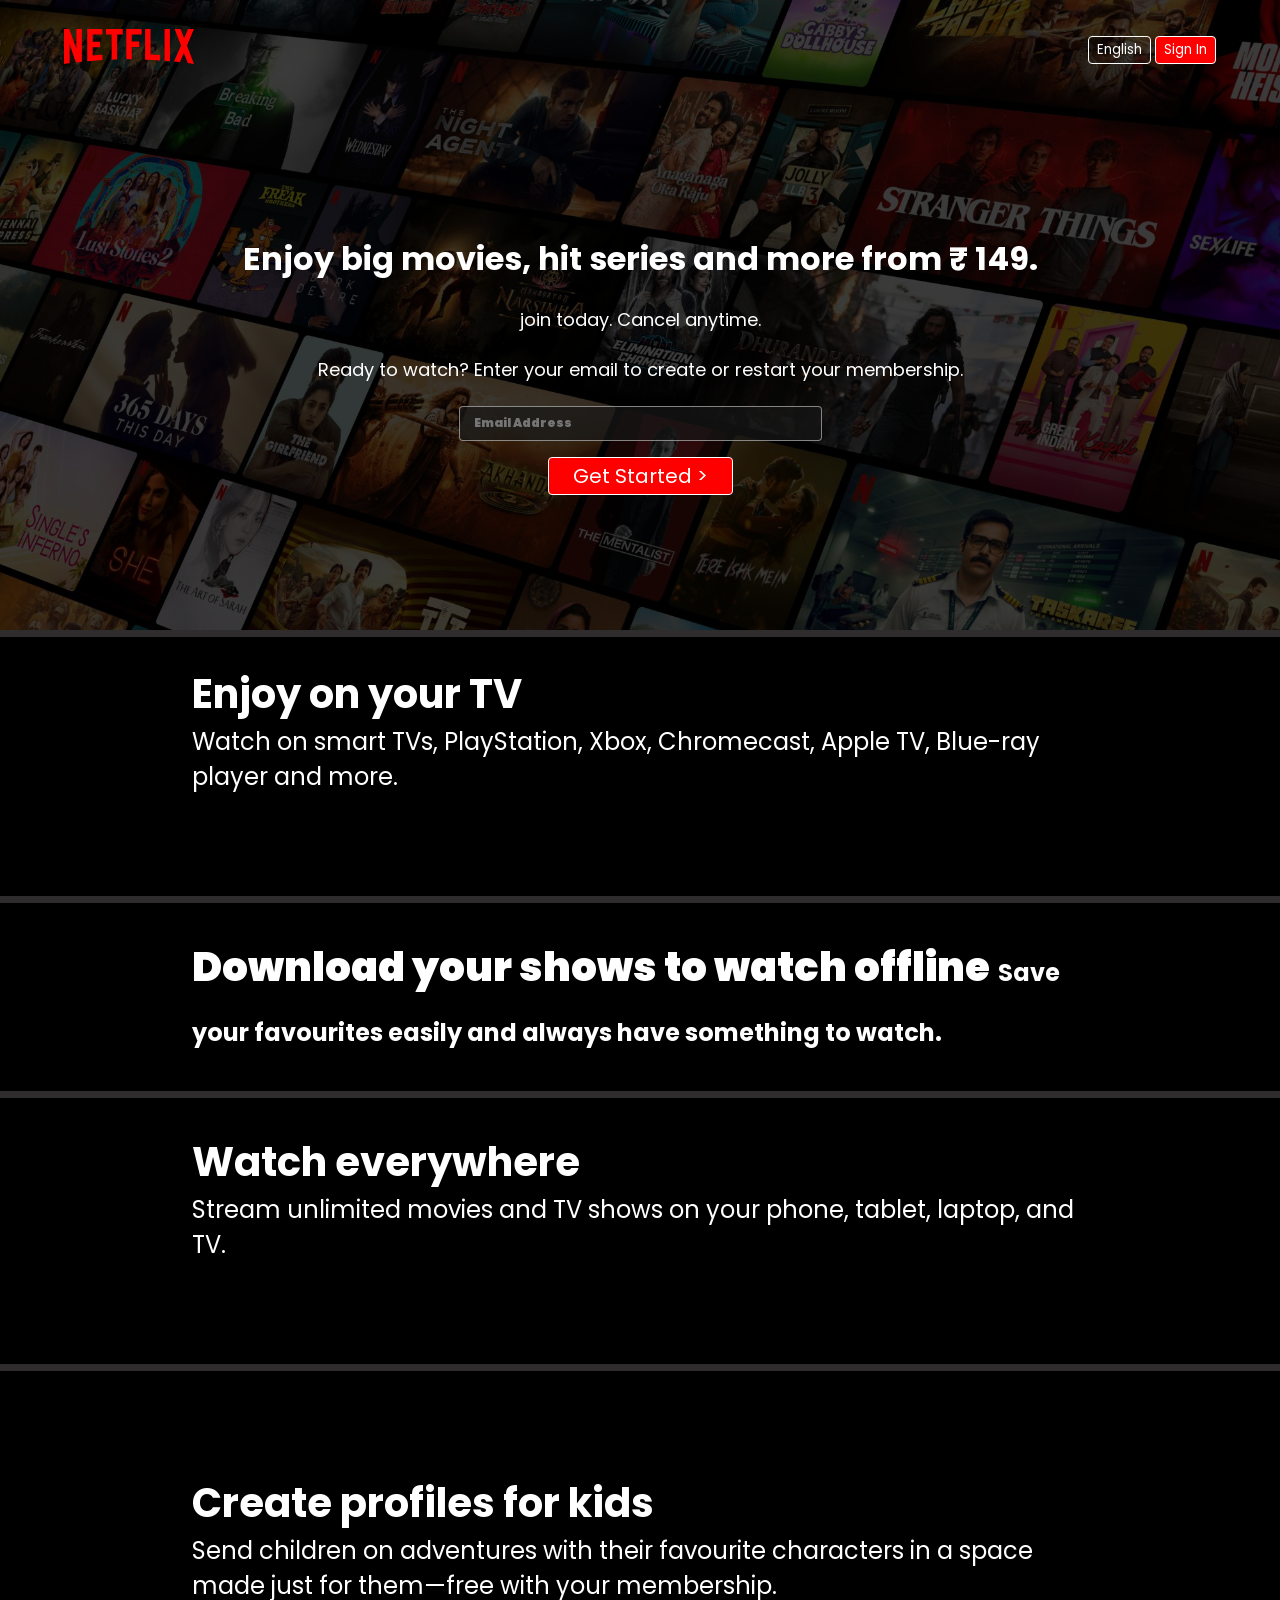
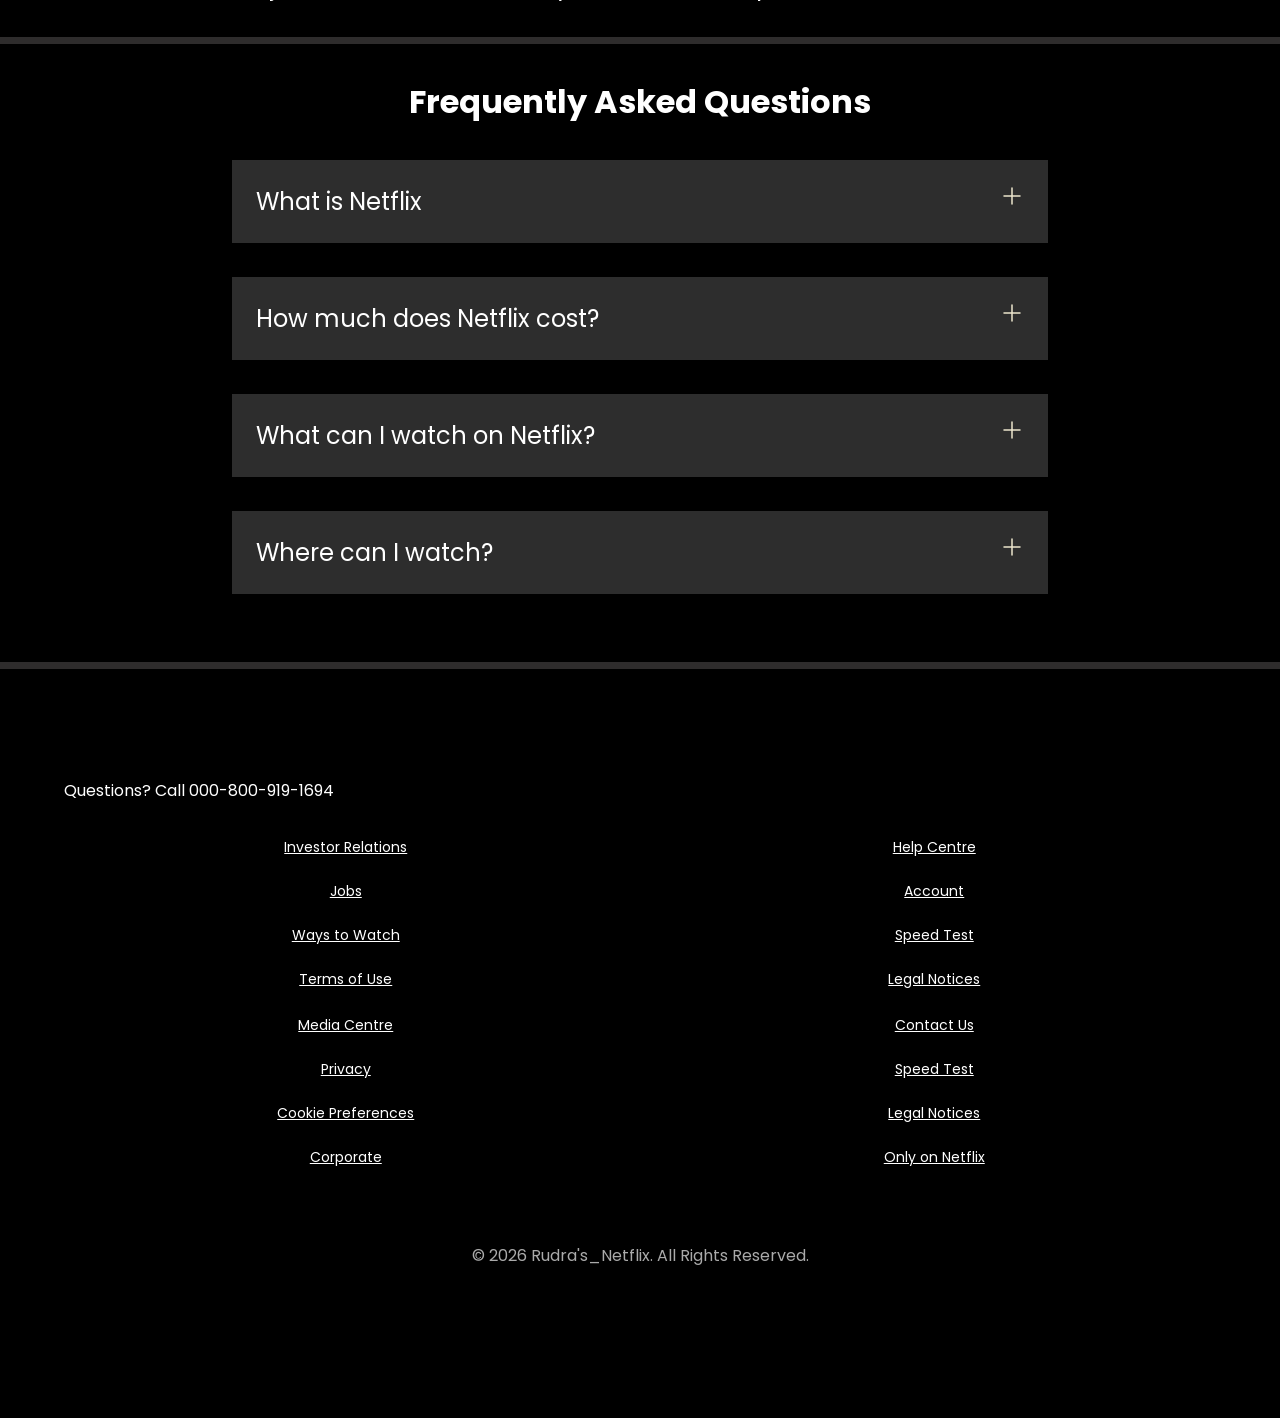
==== index.html @ b09ab4c9 "Initial commit - Netflix clone" ====
<!DOCTYPE html>
<html lang="en">
<head>
    <meta charset="UTF-8">
    <meta name="viewport" content="width=device-width, initial-scale=1.0">
    <title>Netflix India – Watch Shows Online, Watch Movies Online</title>
    <link rel="stylesheet" href="style.css">
</head>
<body>
    
    <div class="main">
        <nav>
            <span><img width="53" src="assets/images/logo.svg" alt=""></span>
            <div>
                <button class = "btn">English</button>
                <button class = "btn btn-red-sm">Sign In</button>
            </div>
        </nav>
  <div class="box">
</div>

<div class="hero"> 
    <span>Enjoy big movies, hit series and  more from  ₹ 149.</span>
    <span> join today. Cancel anytime.</span>
    <span>Ready to watch? Enter your email to create or restart your membership.</span>
    <div class="hero-buttons">
        <input type="text" placeholder="Email Address">
        <button class = "btn btn-red">Get Started &gt;</button>
    </div>

 </div>

 <div class="separation"></div>
    </div>
    <section class="first">
   <div>
    <span>Enjoy on your TV</span>
    
    <span>Watch on smart TVs, PlayStation, Xbox, Chromecast, Apple TV, Blue-ray
     player and more. </span>
   </div>
   <div class="secImg">
    <img src="https://assets.nflxext.com/ffe/siteui/acquisition/ourStory/fuji/desktop/tv.png" alt="">
    <video src="https://assets.nflxext.com/ffe/siteui/acquisition/ourStory/fuji/desktop/video-tv-in-0819.m4v"
                autoplay loop muted></video>
   </div>

</section>
 <div class="separation"></div>
<section class="first second">
    <img src="https://assets.nflxext.com/ffe/siteui/acquisition/ourStory/fuji/desktop/mobile-0819.jpg" alt="">
  
   <div>
      <div>
            <span>Download your shows to watch offline</span>
            <span>Save your favourites easily and always have something to watch.</span>
        </div>
    </section>

    <div class="separation"></div>
    <section class="first third">
        <div>
            <span>Watch everywhere</span>
            <span>Stream unlimited movies and TV shows on your phone, tablet, laptop, and TV.</span>
        </div>

        <div class="secImg">
            <img src="https://assets.nflxext.com/ffe/siteui/acquisition/ourStory/fuji/desktop/tv.png" alt="">
            <video src="https://assets.nflxext.com/ffe/siteui/acquisition/ourStory/fuji/desktop/video-devices-in.m4v"
                autoplay loop muted></video>
        </div>
    </section>
    <div class="separation"></div>


     <section class="first second">

        <div class="secImg">
            <img src="https://occ-0-2849-3646.1.nflxso.net/dnm/api/v6/19OhWN2dO19C9txTON9tvTFtefw/AAAABVr8nYuAg0xDpXDv0VI9HUoH7r2aGp4TKRCsKNQrMwxzTtr-NlwOHeS8bCI2oeZddmu3nMYr3j9MjYhHyjBASb1FaOGYZNYvPBCL.png?r=54d"
                alt="">

        </div>
        <div>
            <span>Create profiles for kids</span>
            <span>Send children on adventures with their favourite characters in a space made just for them—free with
                your membership.</span>
        </div>
    </section>

     <div class="separation"></div>
     

    <section class="faq">
        <h2>Frequently Asked Questions</h2>
        <div class="faqbox">
            <span>What is Netflix</span>
            <svg xmlns="http://www.w3.org/2000/svg" viewBox="0 0 24 24" width="24" height="24" color="currentColor" fill="white" stroke="#141B34" stroke-width="1.5" stroke-linecap="round" stroke-linejoin="round">
    <path d="M12 4V20M20 12H4" />
</svg>
        </div>

         <div class="faqbox">
            <span>How much does Netflix cost?</span>
            <svg xmlns="http://www.w3.org/2000/svg" viewBox="0 0 24 24" width="24" height="24" color="currentColor" fill="white" stroke="#141B34" stroke-width="1.5" stroke-linecap="round" stroke-linejoin="round">
    <path d="M12 4V20M20 12H4" />
</svg>
        </div>

         <div class="faqbox">
            <span>What can I watch on Netflix?</span>
            <svg xmlns="http://www.w3.org/2000/svg" viewBox="0 0 24 24" width="24" height="24" color="currentColor" fill="white" stroke="#141B34" stroke-width="1.5" stroke-linecap="round" stroke-linejoin="round">
    <path d="M12 4V20M20 12H4" />
</svg>
        </div>

         <div class="faqbox">
            <span>Where can I watch?</span>
            <svg xmlns="http://www.w3.org/2000/svg" viewBox="0 0 24 24" width="24" height="24" color="currentColor" fill="white" stroke="#141B34" stroke-width="1.5" stroke-linecap="round" stroke-linejoin="round">
    <path d="M12 4V20M20 12H4" />
</svg>
        </div>
    </section>
     <div class="separation"></div>

    <footer>
        <div class="questions">
            Questions? Call 000-800-919-1694
        </div>
        <div class="footer">
            <div class="footer-item"> 
                <a href="faq">Investor Relations</a>
                <a href="faq">Jobs</a>
                <a href="faq">Ways to Watch</a>
                <a href="faq">Terms of Use</a>
            </div>

            <div class="footer-item"> 
                <a href="faq">Help Centre</a>
                <a href="faq">Account</a>
                <a href="faq">Speed Test</a>
                <a href="faq">Legal Notices</a>
            </div>
            <div class="footer-item">
                <a href="faq">Media Centre</a>
                <a href="faq">Privacy</a>
                <a href="faq">Cookie Preferences</a> 
                <a href="faq">Corporate</a>
            </div>

            <div class="footer-item">
                <a href="faq">Contact Us</a>
                <a href="faq">Speed Test</a> 
                <a href="faq">Legal Notices</a> 
                <a href="faq">Only on Netflix</a>
            </div>
        </div>



<footer class="copyright">
  <p>&copy; 2026 Rudra's_Netflix. All Rights Reserved.</p>
</footer>


    </footer>
</body>

</html>
---- style.css ----
@import url('https://fonts.googleapis.com/css2?family=Martel+Sans:wght@200;300;400;700;800;900&family=Poppins:ital,wght@0,100;0,200;0,300;0,400;0,500;0,600;0,800;0,900;1,100;1,200;1,300;1,400;1,500;1,600;1,700;1,800;1,900&display=swap');

* {
    padding: 0;
    margin: 0;
    font-family: 'Poppins', sans-serif;
}

body {
    background-color: black;

}

.main {
    background-image: url("assets/images/IN-en-20260302-TRIFECTA-perspective_1ef91182-c674-4632-9bec-d185993ab154_large.jpg");
    background-position: center center;
    background-repeat: no-repeat;
    background-size: max(1200px, 100vw);
    height: 70vh;
    position: relative;
}

.main .box {
    height: 70vh;
    width: 100%;
    opacity: 0.69;
    position: absolute;
    top: 0;
    background-color: black;

}

nav {
    max-width: 60vw;
    justify-content: space-between;
    margin: auto;
    display: flex;
    align-items: center;
    height: 100px;

}

nav img {
    color: red;
    width: 130px;
    position: relative;
    z-index: 10;
}

nav button {
    position: relative;
    z-index: 10;
}

.hero {
    font-family: 'Martel Sans', sans-serif;
    font-family: 'Poppins', sans-serif;
    height: calc(100% - 100px);
    display: flex;
    align-items: center;
    justify-content: center;
    flex-direction: column;
    color: white;
    position: relative;
    gap: 23px;
    padding: 0 30px;

}

.hero> :nth-child(1) {
    font-family: 'Poppins', sans-serif;
    font-weight: bolder;
    font-size: 32px;
    text-align: center;
}

.hero> :nth-child(2) {
    font-weight: 400;
    font-size: 24px;
    text-align: center;
}


.hero> :nth-child(3) {
    font-weight: 400;
    font-size: 20px;
    text-align: center;
}

.separation {
    height: 7px;
    background-color: rgb(46, 44, 44);
    position: relative;
    z-index: 20;


}

.btn {
    font-family: 'Poppins', sans-serif;
    padding: 3px 8px;
    font-weight: 400;
    color: white;
    background-color: rgba(248, 243, 243, 0.021);
    border-radius: 4px;
    border: 1px solid white;
    cursor: pointer;

}

.btn-red {
    background-color: red;
    color: white;
    padding: 3px 24px;
    font-size: 20px;
    border-radius: 4px;
    font-weight: 400;

}


.btn-red-sm {
    background-color: red;
    color: white;

}

.hero-buttons {
    display: flex;
    align-items: center;
    justify-content: center;
    gap: 16px;
}

.main input {
    padding: 7px 101px 8px 14px;
    color: white;
    font-weight: 900;
    font-size: 12px;
    border-radius: 4px;
    background-color: rgba(23, 23, 23, 0.7);
    border: 1px solid rgba(245, 245, 245, 0.5);

} 

.first{
    display: flex;
    justify-content: center;
    max-width: 70vw;
    margin: auto;
    color: white;
    justify-content: center;
    align-items: center;

    


}
.secImg{
    position: relative;



}

.secImg img {
    width: 555px;
    position: relative;
    z-index: 10;
}
.secImg video{
    position: absolute;
    top: 51px;
    right: 0;
    width: 555px;

}

section.first>div {
    display: flex;
    flex-direction: column;
    padding: 34px 0;
}

section.first >  div :nth-child(1){
    font-size: 40px;
    font-weight: bolder;

}


section.first >  div :nth-child(2){
    font-size: 24px;
    
}

.faq h2{
    text-align: center;
    font-size: 48px;

}

.faq{
    background: black;
    color: white;
    padding: 34px;
    
    
}
.faqbox:hover{
    background-color: #414141;
    color: white;
    
    
    
}
.faqbox svg{
    filter: invert(1);


}

.faqbox{
    transition: all 1ms ease-out;
    font-size: 24px;
    display: flex;
    justify-content: space-between;
    background-color: #2d2d2d;
    padding: 24px;
    max-width: 60vw;
    margin: 34px auto;
    cursor: pointer;

}footer {
    color: white;
    max-width: 60vw;
    margin: auto;
    padding: 60px;
}

footer .questions {
    padding: 34px 0;
}


.footer {
    display: grid;
    grid-template-columns: 1fr 1fr 1fr 1fr;
    color: white;
}




@media screen and (max-width: 1300px) {

    nav{
        max-width: 90vw;
    }

    .first {
        flex-wrap: wrap;
    }

    .secImg img {
        width: 305px;
    }

    .secImg video {
        width: 305px;
    }

    .hero> :nth-child(1) {
        font-size: 32px;
    }

    .hero> :nth-child(2) {
        font-size: 18px;
    }

    .hero> :nth-child(3) {
        font-size: 18px;
    }

    .hero-buttons {
        display: flex;
        flex-direction: column;
        align-items: center;
        justify-content: center;
        gap: 16px;
    }

    .faq h2 {
        text-align: center;
        font-size: 32px;
    }

    footer {
        max-width: 90vw;
        padding: 75px 0;
    }

    .footer-item{
        align-items: center;
    }
 

}



@media screen and (max-width: 1300px) {

    .footer {
        display: grid;
        grid-template-columns: 1fr 1fr;
        gap: 25px;
    }
}


.footer a {
    font-size: 14px;
    color: white;
}

.footer-item {
    display: flex;
    flex-direction: column;
    gap: 23px;
}



.copyright{
    text-align: center;
    background-color: #000;
    color: #aaa;
    font-size: 16px;
    position: relative;
}
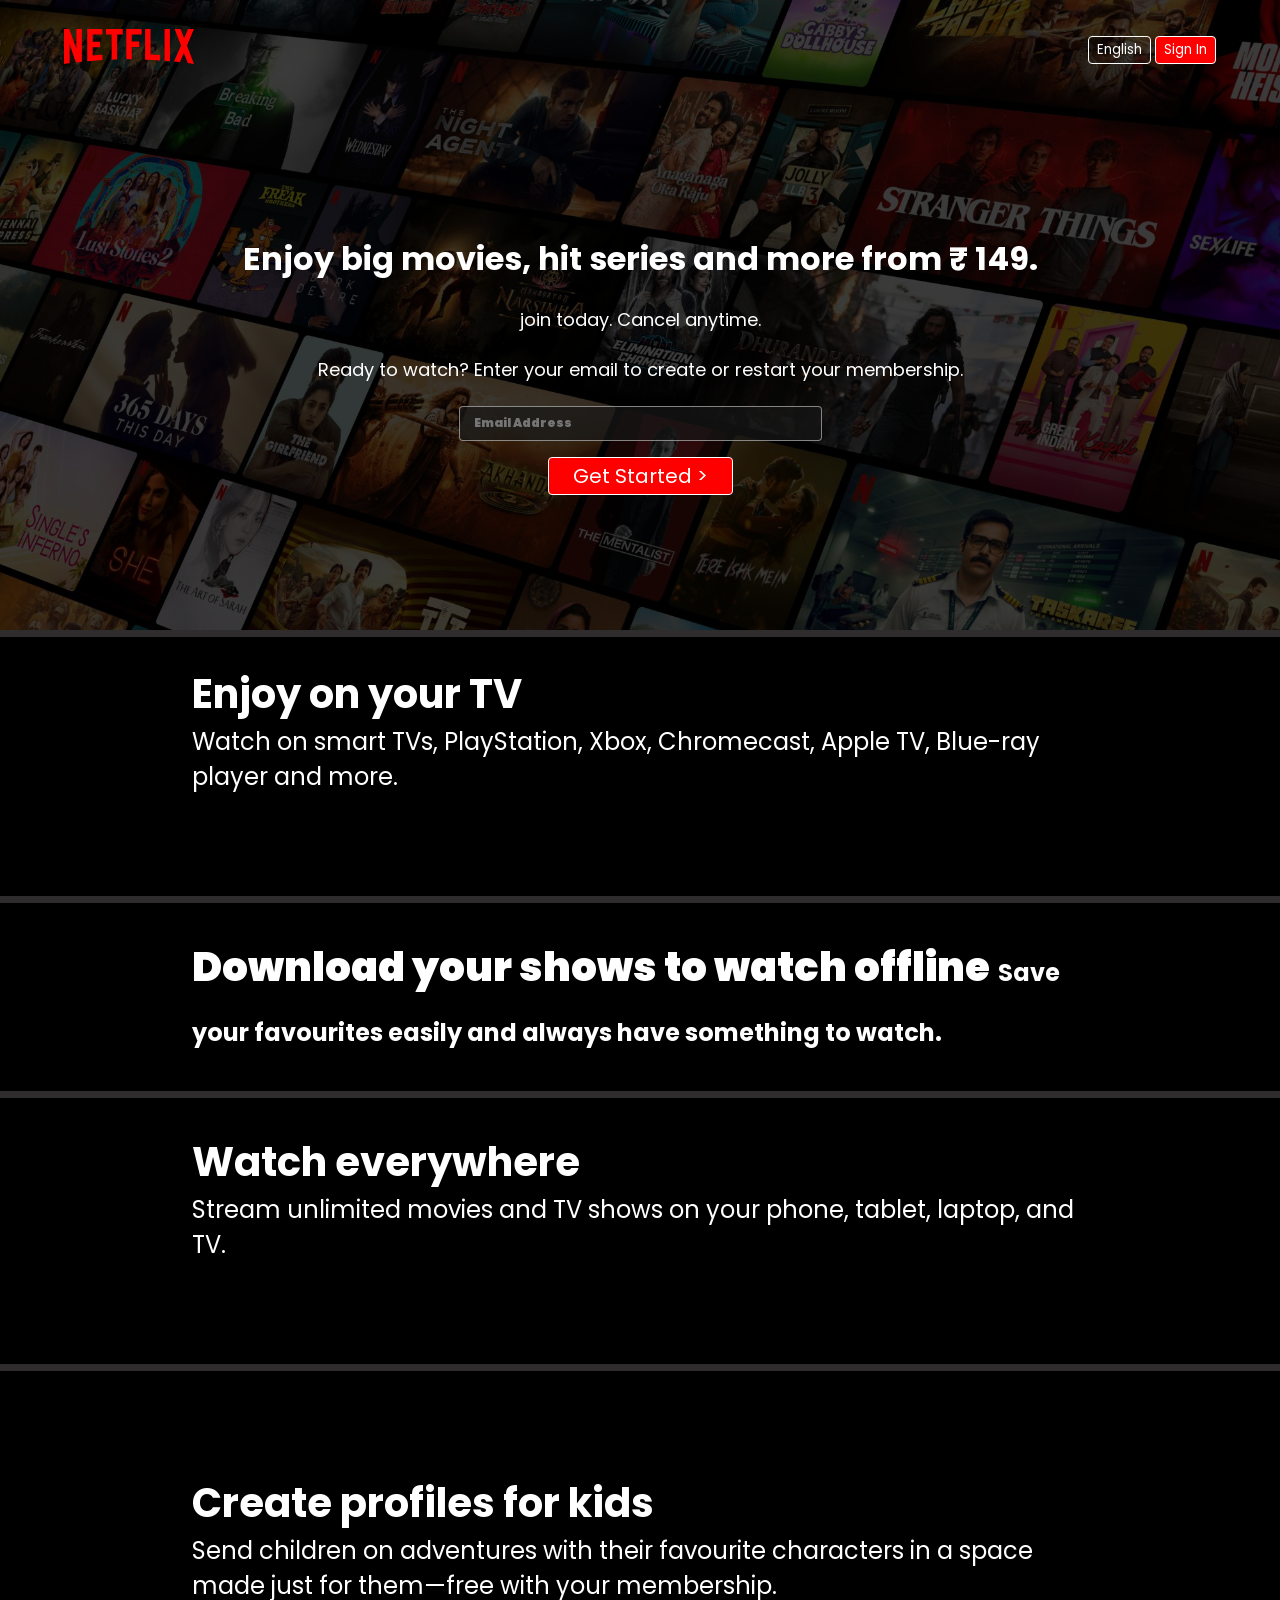
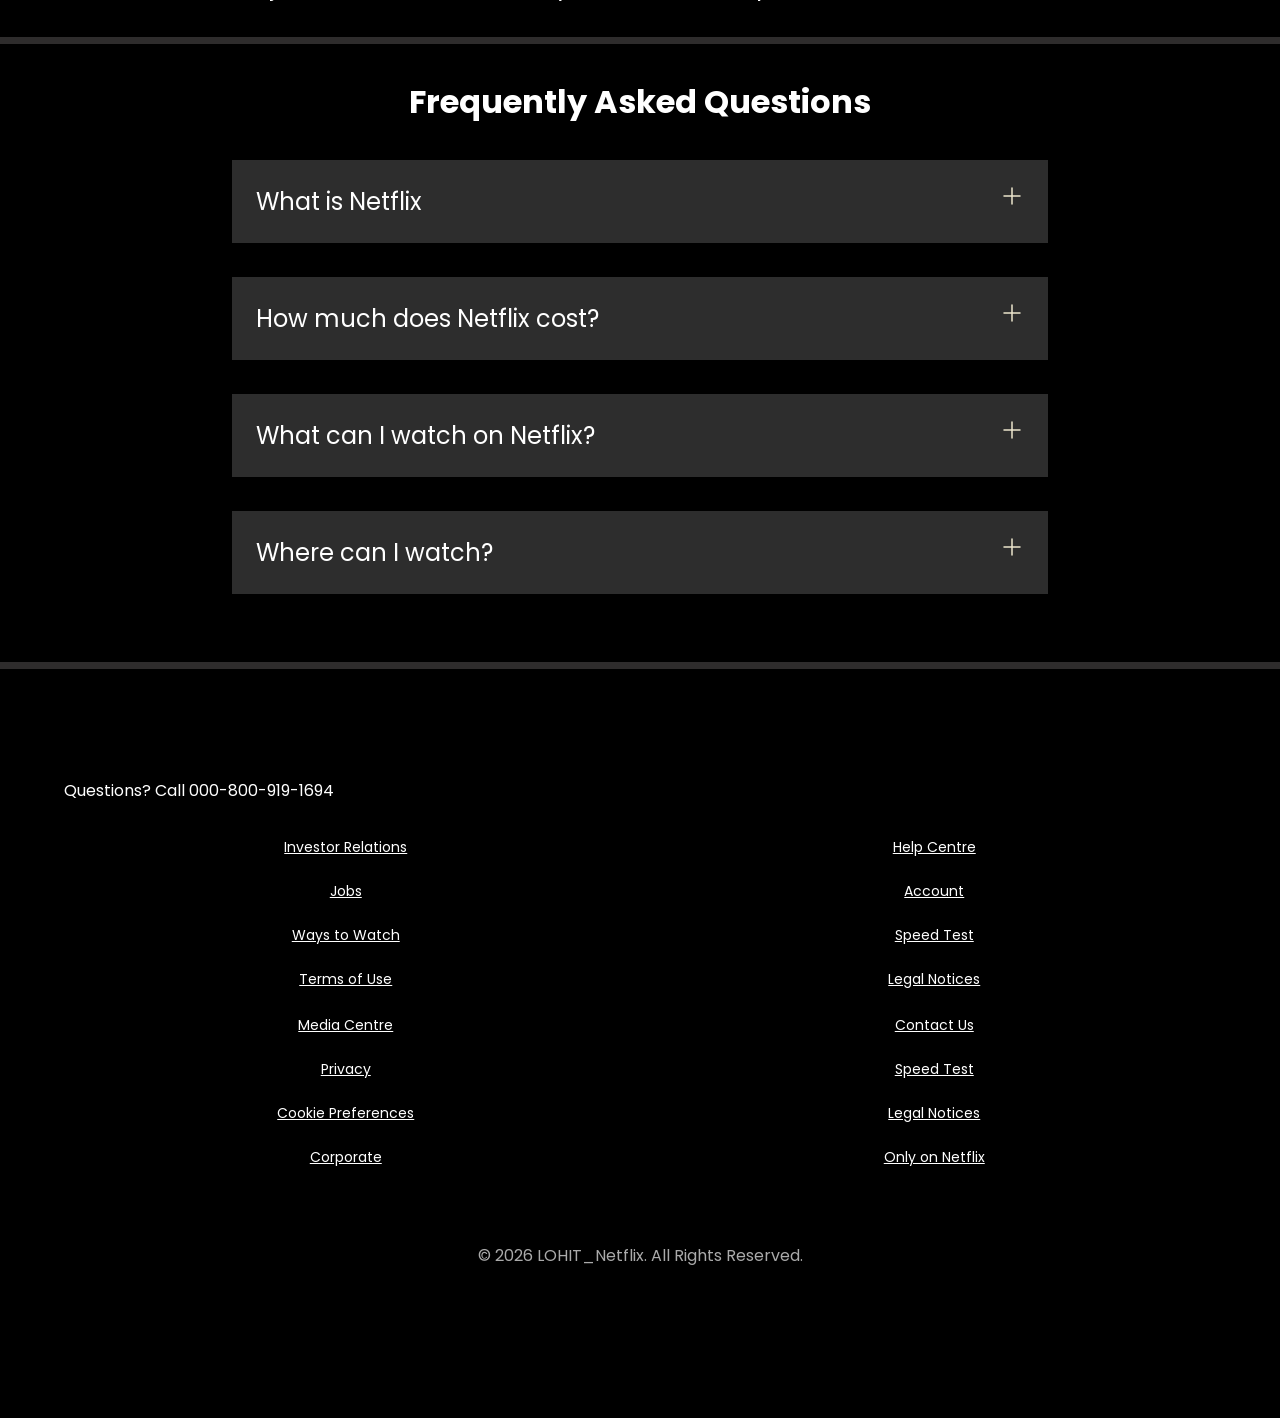
==== commit cda0f04d: "yauu" ====
--- a/index.html
+++ b/index.html
@@ -158,7 +158,7 @@
 
 
 <footer class="copyright">
-  <p>&copy; 2026 Rudra's_Netflix. All Rights Reserved.</p>
+  <p>&copy; 2026 LOHIT_Netflix. All Rights Reserved.</p>
 </footer>
 
 
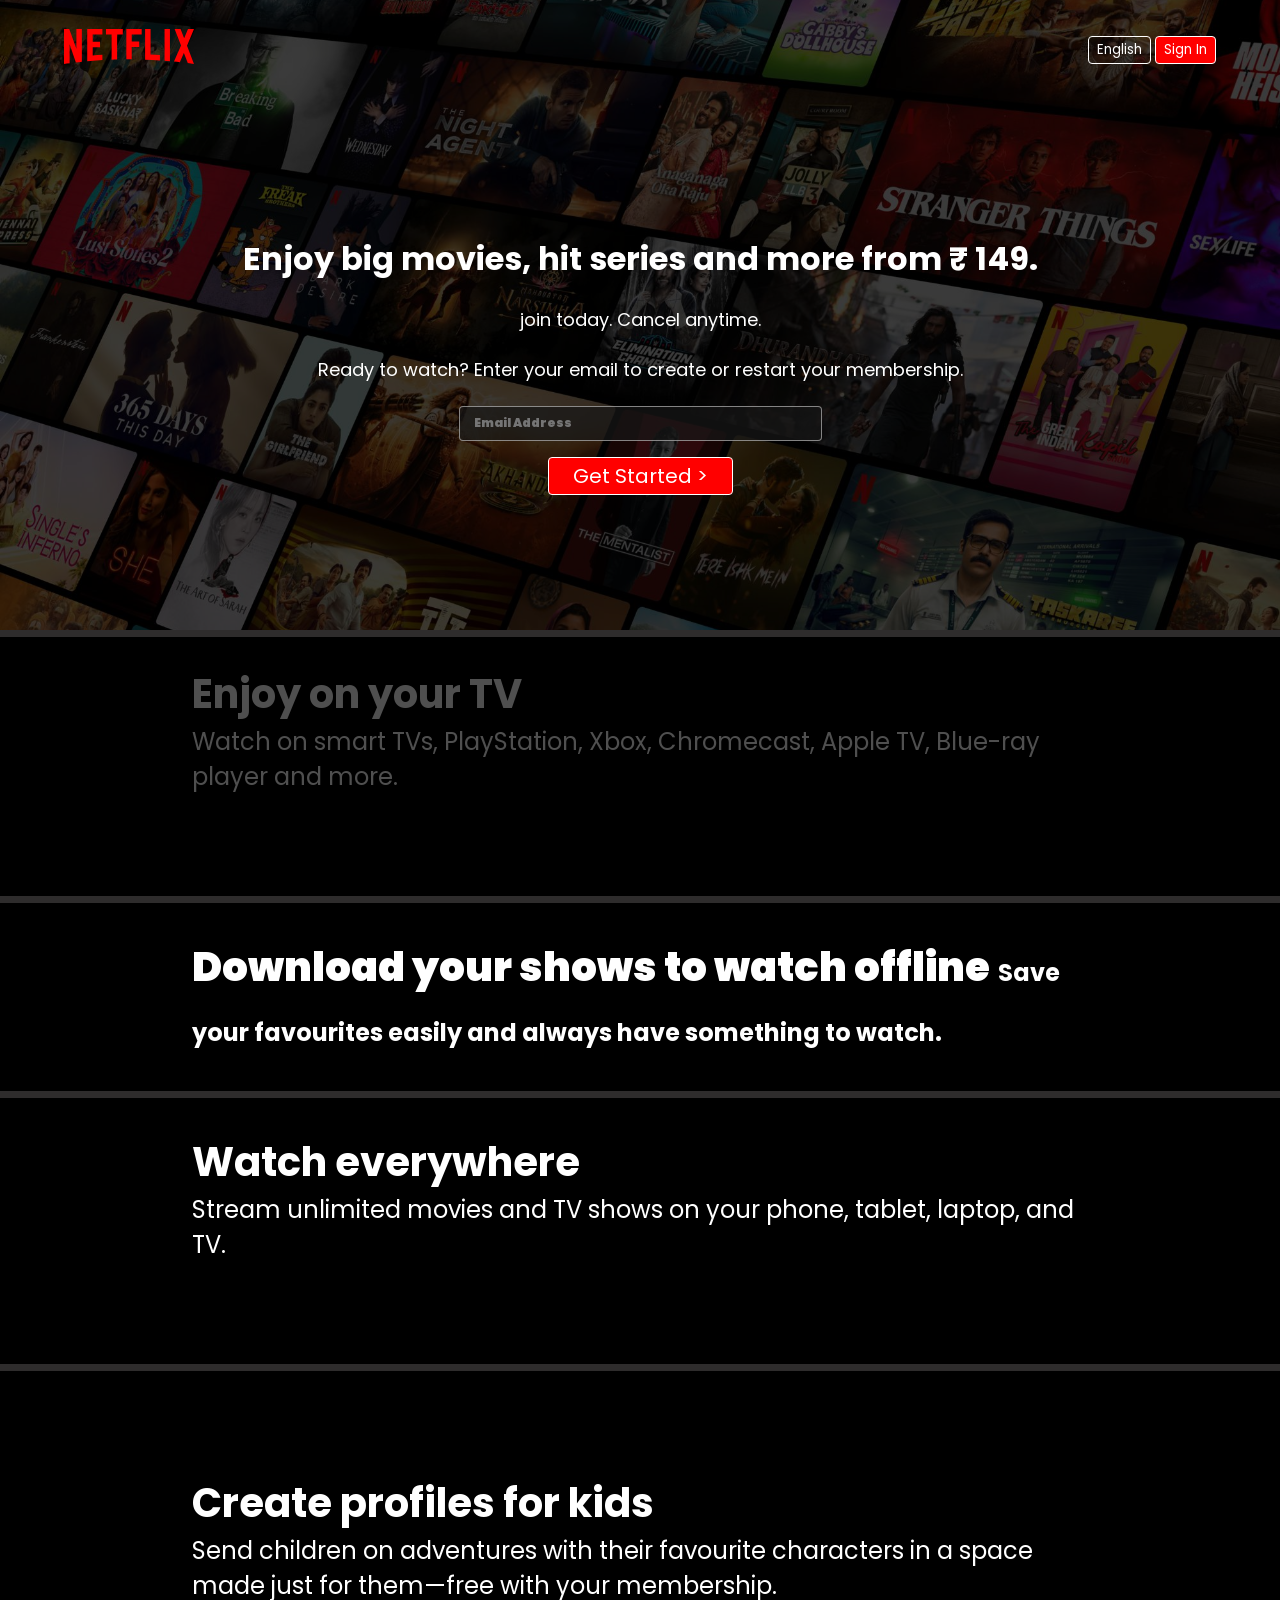
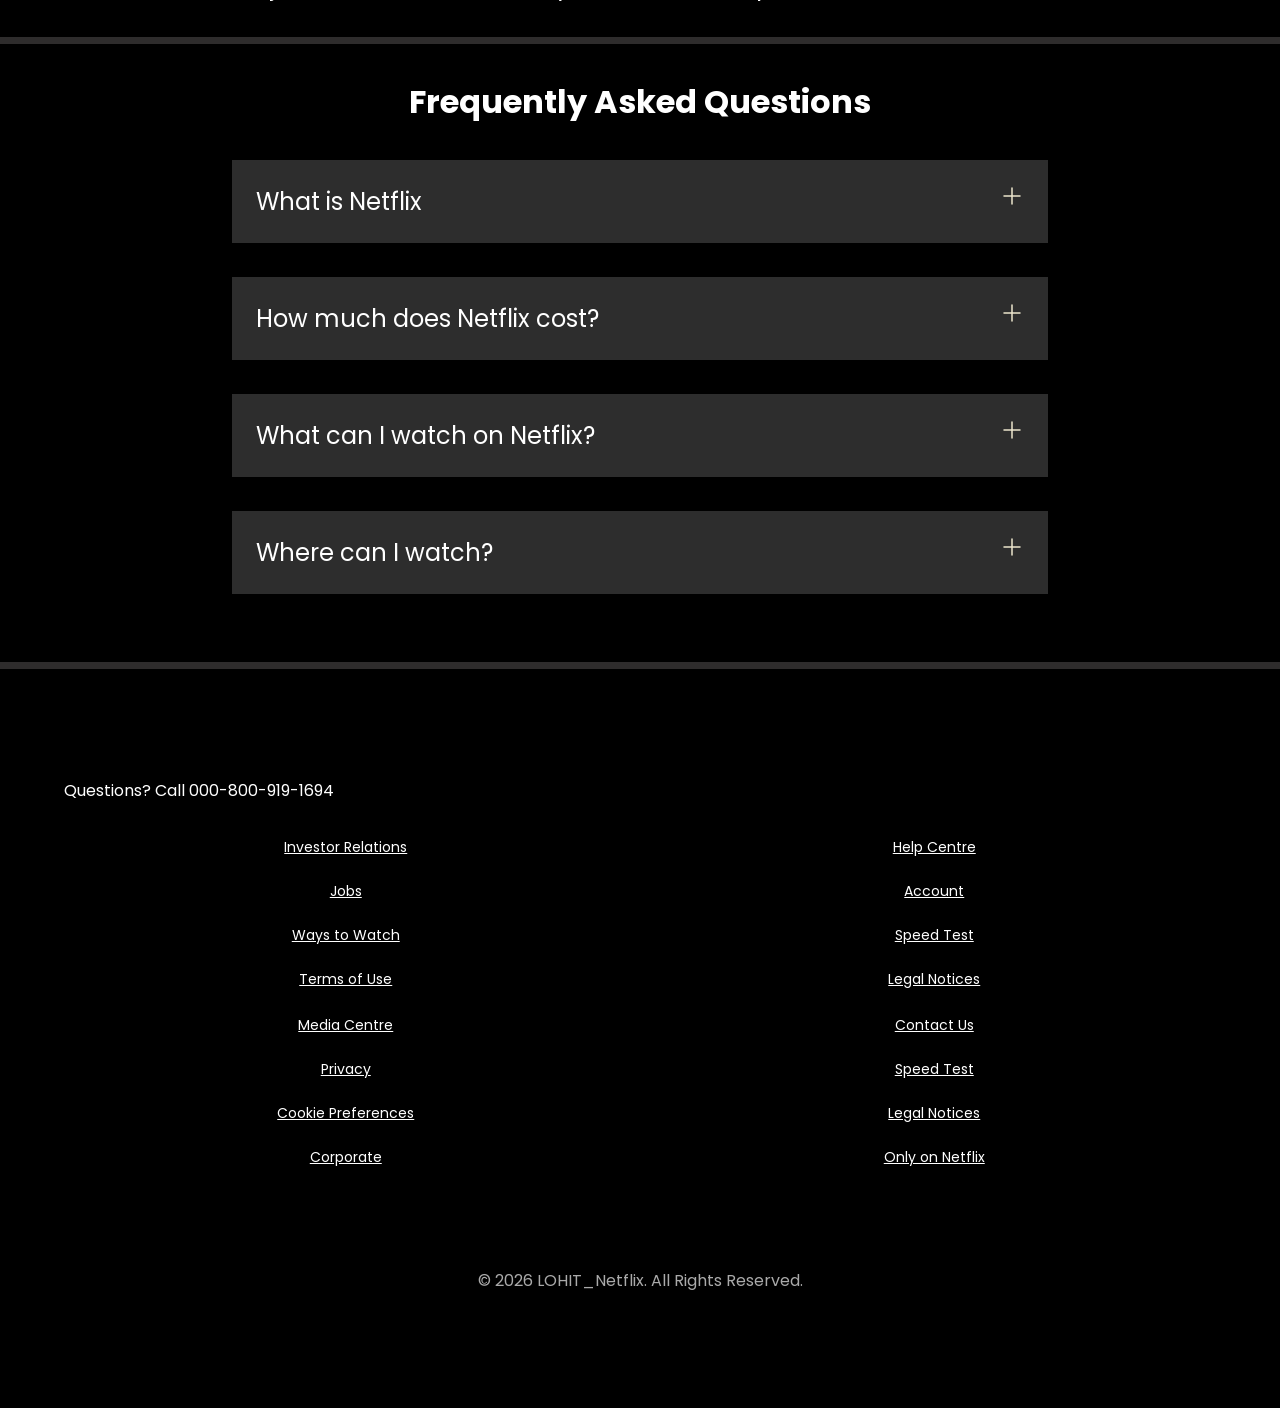
==== commit 721c2e1e: "first commit" ====
--- a/index.html
+++ b/index.html
@@ -15,6 +15,8 @@
                 <button class = "btn">English</button>
                 <button class = "btn btn-red-sm">Sign In</button>
             </div>
+            
+            
         </nav>
   <div class="box">
 </div>
@@ -159,8 +161,8 @@
 
 <footer class="copyright">
   <p>&copy; 2026 LOHIT_Netflix. All Rights Reserved.</p>
+  
 </footer>
-
 
     </footer>
 </body>
--- a/style.css
+++ b/style.css
@@ -21,13 +21,17 @@
 }
 
 .main .box {
-    height: 70vh;
+    height: 90vh;
     width: 100%;
     opacity: 0.69;
     position: absolute;
     top: 0;
     background-color: black;
 
+}
+nav{
+position:relative;
+z-index:10;
 }
 
 nav {
@@ -245,9 +249,12 @@
 
 .footer {
     display: grid;
-    grid-template-columns: 1fr 1fr 1fr 1fr;
-    color: white;
-}
+    grid-template-columns:repeat(5,1fr);
+    grid-template-rows:repeat(3,auto);
+    gap:20px;
+    color: white;
+}
+
 
 
 
@@ -338,4 +345,6 @@
     color: #aaa;
     font-size: 16px;
     position: relative;
+    padding-bottom: 40px;
+    height:auto;
 }
